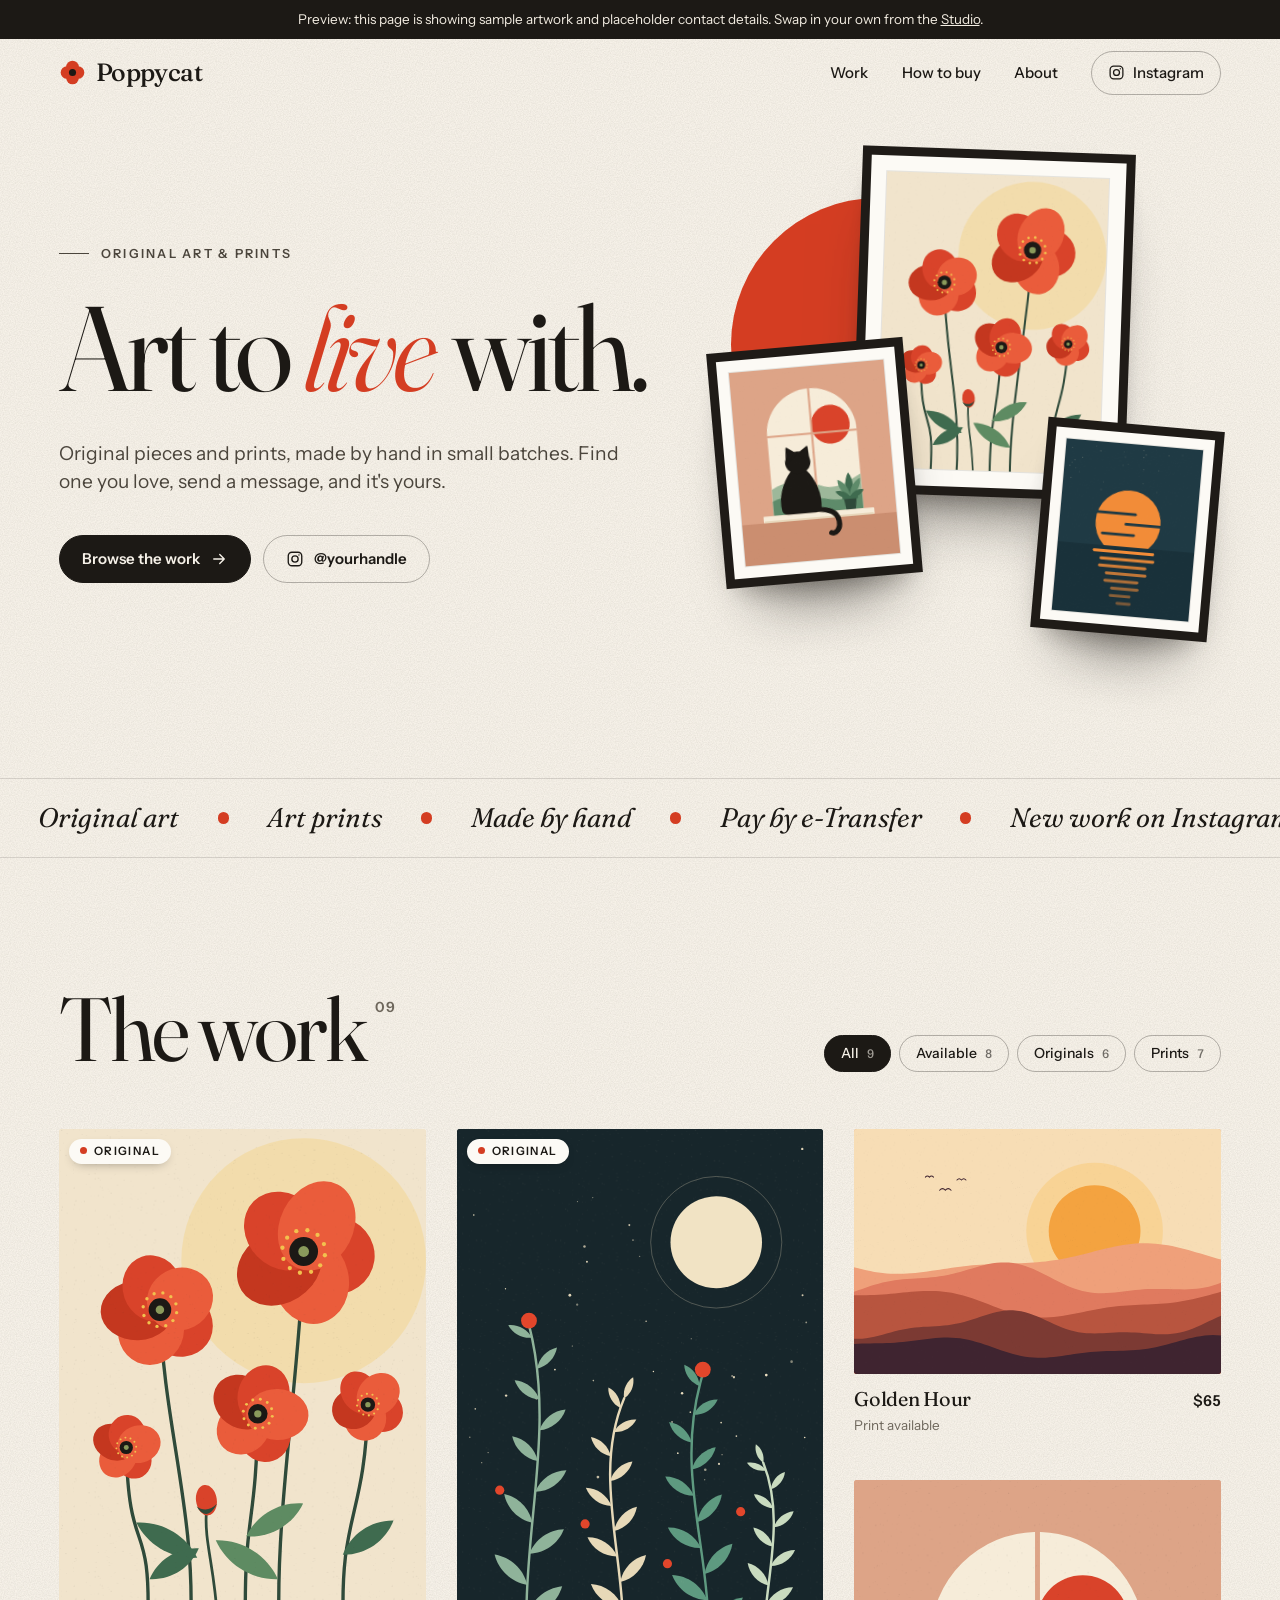
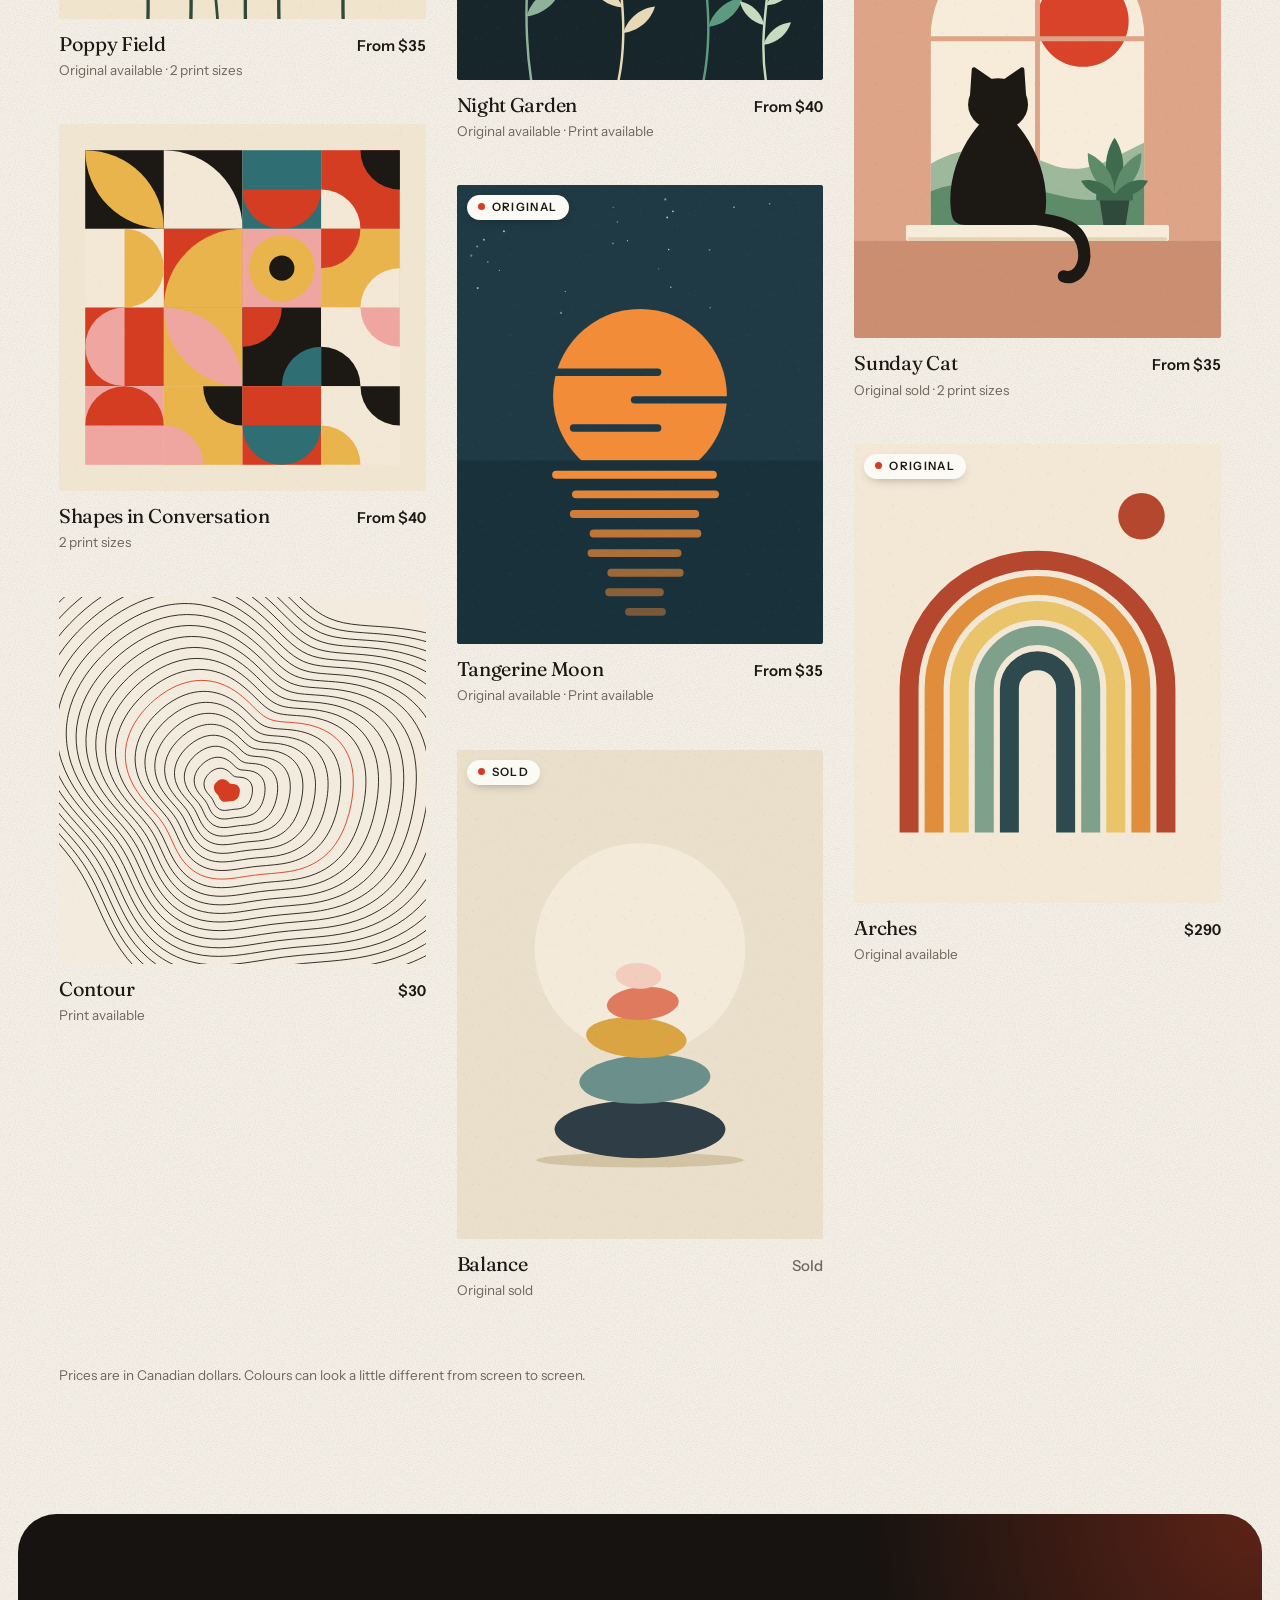
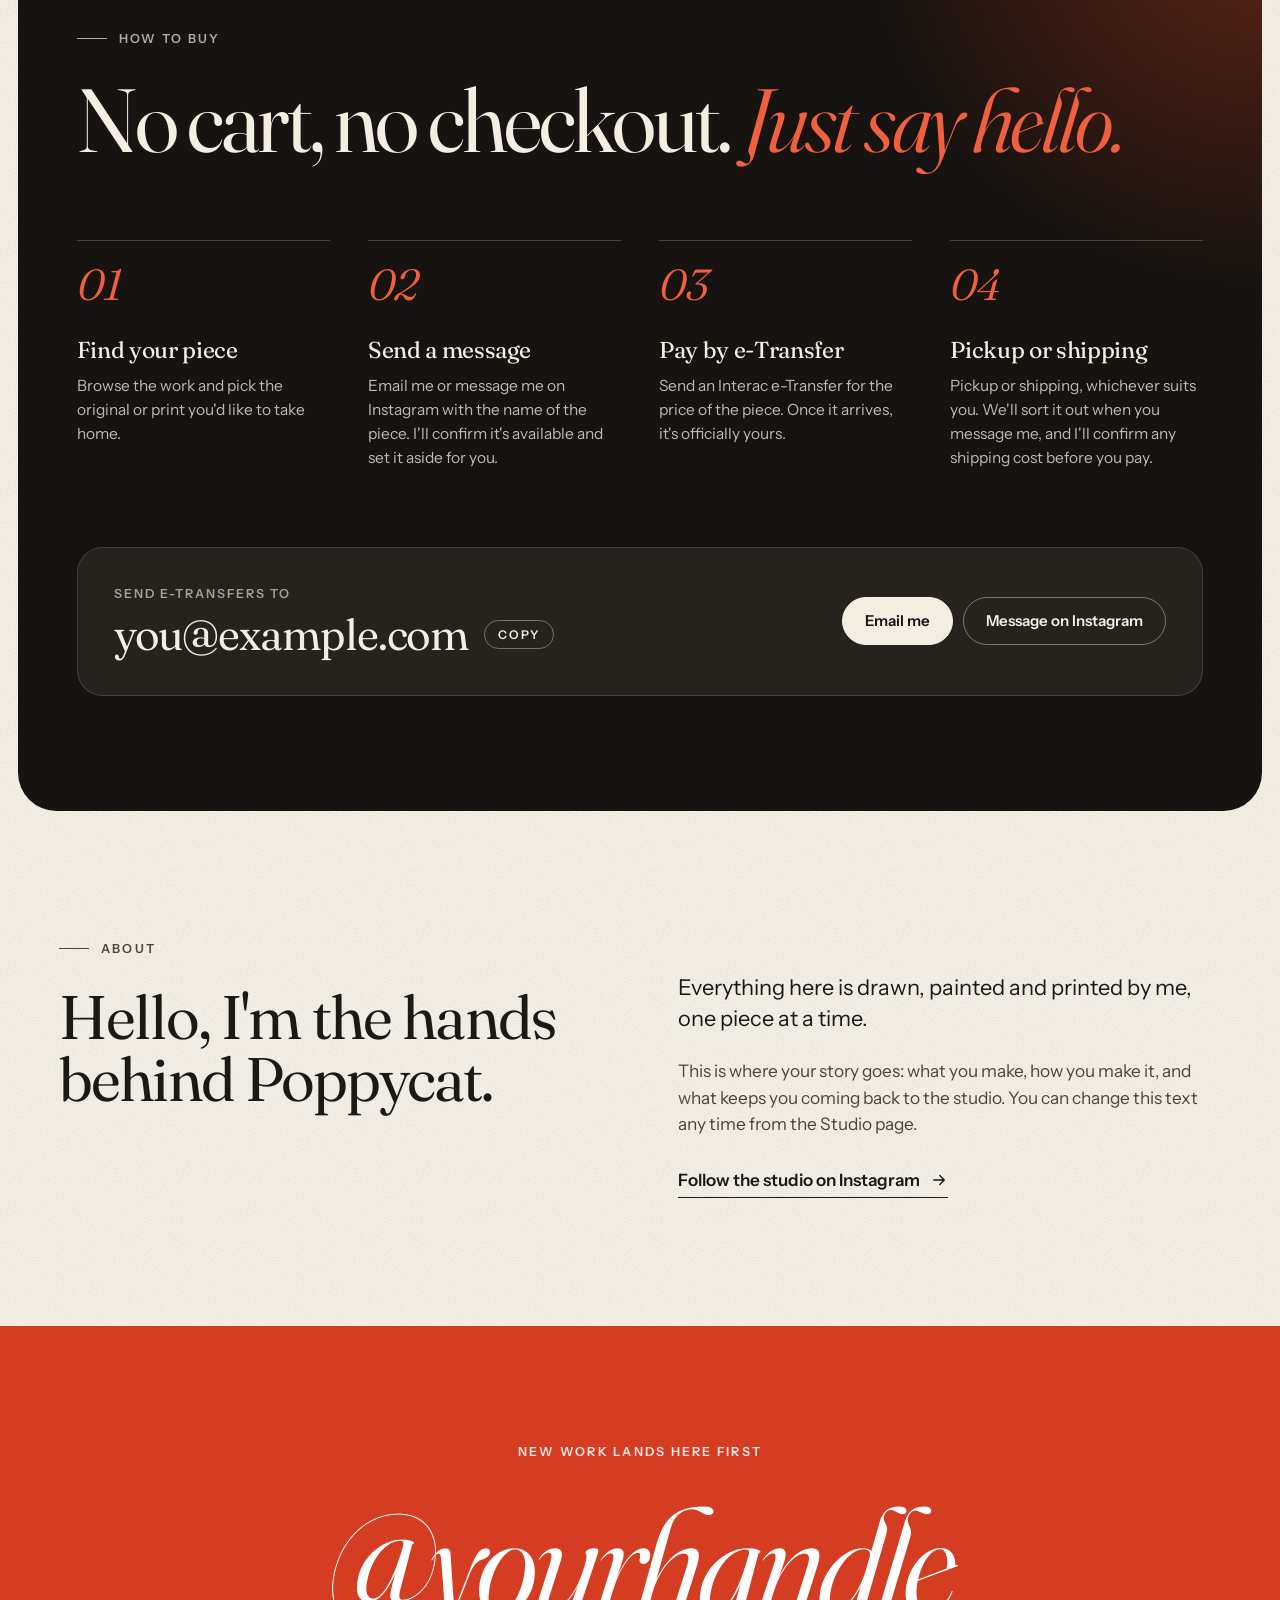
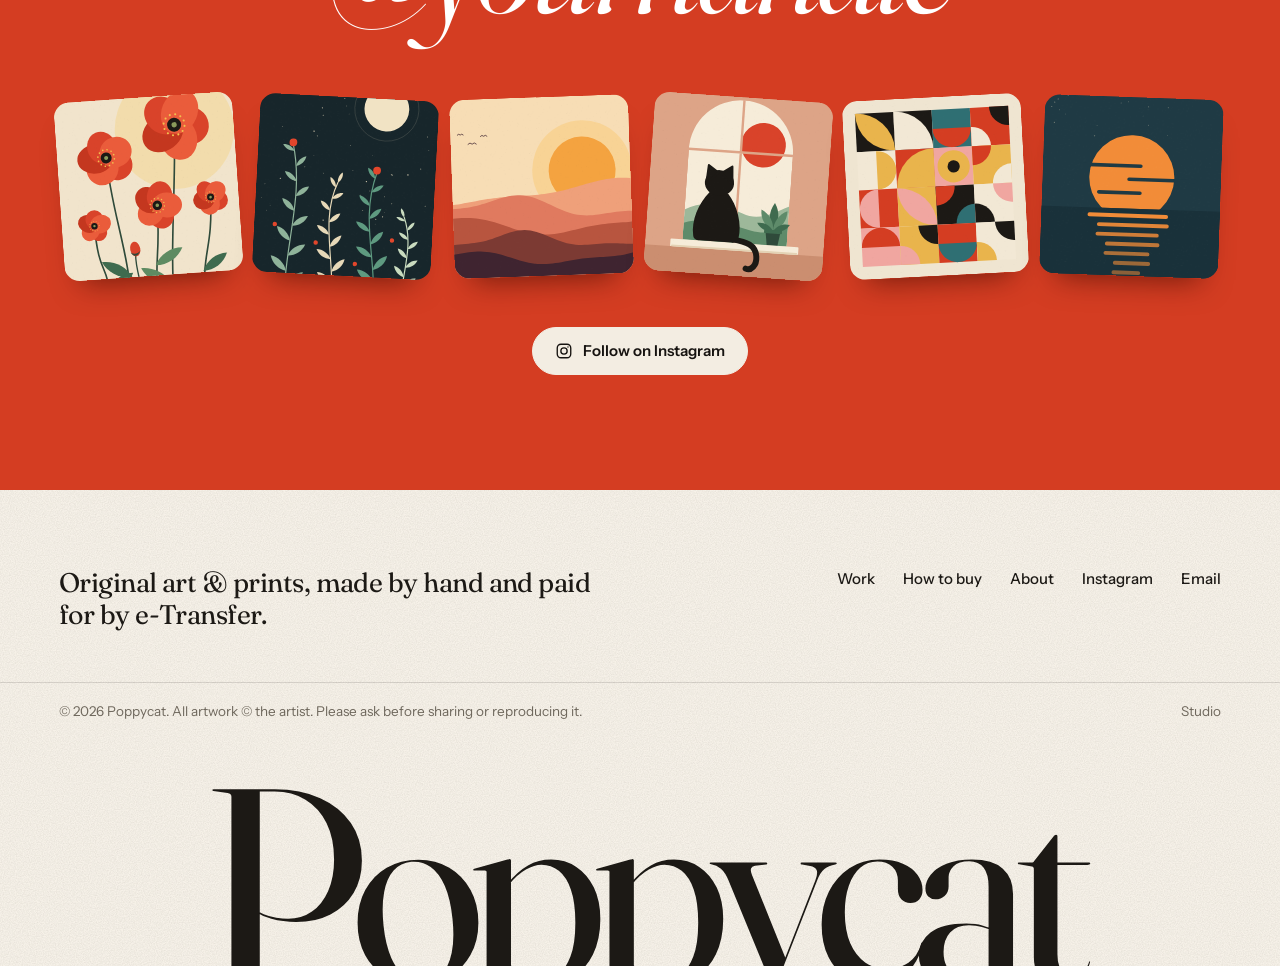
==== index.html @ 48aaad1a "Poppycat gallery site with Studio editor Co-Authored-By: Claude Opus 5.5 <noreply@anthropic.com>" ====
<!doctype html>
<html lang="en">
<head>
  <meta charset="utf-8">
  <meta name="viewport" content="width=device-width, initial-scale=1, viewport-fit=cover">
  <!-- meta:start -->
  <title>Poppycat — original art &amp; prints</title>
  <meta name="description" content="Original pieces and prints, made by hand in small batches. Find one you love, send a message, and it&#39;s yours.">
  <meta property="og:title" content="Poppycat — original art &amp; prints">
  <meta property="og:description" content="Original pieces and prints, made by hand in small batches. Find one you love, send a message, and it&#39;s yours.">
  <!-- meta:end -->
  <meta property="og:type" content="website">
  <meta name="theme-color" content="#F6F1E8">
  <link rel="icon" href="assets/favicon.svg" type="image/svg+xml">
  <link rel="preconnect" href="https://fonts.googleapis.com">
  <link rel="preconnect" href="https://fonts.gstatic.com" crossorigin>
  <link href="https://fonts.googleapis.com/css2?family=Fraunces:ital,opsz,wght@0,9..144,300..700;1,9..144,300..700&family=Instrument+Sans:wght@400;500;600&display=swap" rel="stylesheet">
  <link rel="stylesheet" href="assets/site.css">
  <script>document.documentElement.classList.add('js');setTimeout(function(){document.documentElement.classList.add('ready')},3000);</script>
</head>
<body>
  <a class="skip" href="#work">Skip to the artwork</a>
  <p class="notice" id="notice" hidden></p>

  <header class="site-header" id="header">
    <a class="brand" href="#top" aria-label="Back to the top">
      <svg class="mark" viewBox="0 0 32 32" aria-hidden="true"><g fill="currentColor"><circle cx="16" cy="9.5" r="7.5"/><circle cx="22.5" cy="16" r="7.5"/><circle cx="16" cy="22.5" r="7.5"/><circle cx="9.5" cy="16" r="7.5"/></g><circle cx="16" cy="16" r="4.2" fill="#1C1915"/></svg>
      <span data-bind="name">Poppycat</span>
    </a>
    <nav class="nav" aria-label="Main">
      <a href="#work">Work</a>
      <a href="#buy"><span class="long">How to buy</span><span class="short">Buy</span></a>
      <a href="#about">About</a>
      <a class="nav-ig" data-ig href="https://www.instagram.com/" target="_blank" rel="noopener" aria-label="Instagram">
        <svg viewBox="0 0 24 24" fill="none" stroke="currentColor" stroke-width="1.8" stroke-linecap="round" stroke-linejoin="round" aria-hidden="true"><rect x="3" y="3" width="18" height="18" rx="5"/><circle cx="12" cy="12" r="4.2"/><circle cx="17.3" cy="6.7" r=".9" fill="currentColor" stroke="none"/></svg>
        <span>Instagram</span>
      </a>
    </nav>
  </header>

  <main>
    <section class="hero">
      <div class="wrap hero-grid">
        <div class="hero-copy">
          <p class="eyebrow" id="eyebrow">Original art &amp; prints</p>
          <h1 id="tagline">Art to <em>live</em> with.</h1>
          <p class="lede" id="intro">Original pieces and prints, made by hand in small batches. Find one you love, send a message, and it's yours.</p>
          <div class="hero-cta">
            <a class="btn" href="#work">Browse the work
              <svg viewBox="0 0 24 24" fill="none" stroke="currentColor" stroke-width="1.8" stroke-linecap="round" stroke-linejoin="round" aria-hidden="true"><path d="M5 12h14M13 6l6 6-6 6"/></svg>
            </a>
            <a class="btn ghost" data-ig href="https://www.instagram.com/" target="_blank" rel="noopener">
              <svg viewBox="0 0 24 24" fill="none" stroke="currentColor" stroke-width="1.8" stroke-linecap="round" stroke-linejoin="round" aria-hidden="true"><rect x="3" y="3" width="18" height="18" rx="5"/><circle cx="12" cy="12" r="4.2"/><circle cx="17.3" cy="6.7" r=".9" fill="currentColor" stroke="none"/></svg>
              <span data-bind="handle">@yourhandle</span>
            </a>
          </div>
        </div>
        <div class="wall" id="wall" aria-label="Featured pieces"></div>
      </div>
    </section>

    <div class="ticker" aria-hidden="true"><div class="ticker-track" id="ticker"></div></div>

    <section class="section work" id="work">
      <div class="wrap">
        <div class="section-head">
          <h2 class="section-title">The work<sup id="workCount"></sup></h2>
          <div class="filters" id="filters" role="group" aria-label="Filter the artwork" hidden></div>
        </div>
        <div class="masonry" id="gallery" aria-live="polite"></div>
        <p class="work-note" id="workNote">Prices are in Canadian dollars. Colours can look a little different from screen to screen.</p>
      </div>
    </section>

    <section class="buy" id="buy">
      <div class="wrap">
        <div class="buy-head">
          <p class="eyebrow">How to buy</p>
          <h2 class="section-title">No cart, no checkout. <em>Just say hello.</em></h2>
        </div>
        <ol class="steps">
          <li class="step reveal"><h3>Find your piece</h3><p>Browse the work and pick the original or print you'd like to take home.</p></li>
          <li class="step reveal" style="--d:80ms"><h3>Send a message</h3><p>Email me or message me on Instagram with the name of the piece. I'll confirm it's available and set it aside for you.</p></li>
          <li class="step reveal" style="--d:160ms"><h3>Pay by e-Transfer</h3><p>Send an Interac e-Transfer for the price of the piece. Once it arrives, it's officially yours.</p></li>
          <li class="step reveal" style="--d:240ms"><h3>Pickup or shipping</h3><p id="shipNote">Pickup or shipping, whichever suits you. I'll confirm any shipping cost before you pay.</p></li>
        </ol>
        <div class="paybar reveal">
          <div>
            <p class="paybar-label">Send e-Transfers to</p>
            <button class="paybar-email" type="button" data-copy-email aria-label="Copy the e-Transfer email address"><span data-bind="payEmail">you@example.com</span><em>Copy</em></button>
          </div>
          <div class="paybar-actions">
            <a class="btn light" data-mail href="mailto:">Email me</a>
            <a class="btn outline-light" data-ig href="https://www.instagram.com/" target="_blank" rel="noopener">Message on Instagram</a>
          </div>
        </div>
      </div>
    </section>

    <section class="section about" id="about">
      <div class="wrap about-grid">
        <div class="about-photo reveal" id="aboutPhoto" hidden></div>
        <div class="about-lead reveal">
          <p class="eyebrow">About</p>
          <h2 class="about-heading" id="aboutHeading">Hello, I'm the hands behind Poppycat.</h2>
        </div>
        <div class="about-body reveal" style="--d:120ms">
          <div class="prose" id="aboutText"></div>
          <a class="link-arrow" data-ig href="https://www.instagram.com/" target="_blank" rel="noopener">Follow the studio on Instagram
            <svg viewBox="0 0 24 24" fill="none" stroke="currentColor" stroke-width="1.8" stroke-linecap="round" stroke-linejoin="round" aria-hidden="true"><path d="M5 12h14M13 6l6 6-6 6"/></svg>
          </a>
        </div>
      </div>
    </section>

    <section class="insta" id="instagram">
      <div class="wrap">
        <p class="eyebrow">New work lands here first</p>
        <a class="insta-handle" id="instaHandle" data-ig href="https://www.instagram.com/" target="_blank" rel="noopener"><span data-bind="handle">@yourhandle</span></a>
        <div class="insta-tiles" id="instaTiles"></div>
        <a class="btn light" data-ig href="https://www.instagram.com/" target="_blank" rel="noopener">
          <svg viewBox="0 0 24 24" fill="none" stroke="currentColor" stroke-width="1.8" stroke-linecap="round" stroke-linejoin="round" aria-hidden="true"><rect x="3" y="3" width="18" height="18" rx="5"/><circle cx="12" cy="12" r="4.2"/><circle cx="17.3" cy="6.7" r=".9" fill="currentColor" stroke="none"/></svg>
          Follow on Instagram
        </a>
      </div>
    </section>
  </main>

  <footer class="site-footer">
    <div class="wrap foot-top">
      <p class="foot-line">Original art &amp; prints, made by hand and paid for by e-Transfer.</p>
      <nav class="foot-nav" aria-label="Footer">
        <a href="#work">Work</a>
        <a href="#buy">How to buy</a>
        <a href="#about">About</a>
        <a data-ig href="https://www.instagram.com/" target="_blank" rel="noopener">Instagram</a>
        <a data-mail href="mailto:">Email</a>
      </nav>
    </div>
    <div class="wrap foot-bottom">
      <span>© <span id="year">2026</span> <span data-bind="name">Poppycat</span>. All artwork © the artist. Please ask before sharing or reproducing it.</span>
      <a href="admin/">Studio</a>
    </div>
    <div class="foot-word" id="footWord" aria-hidden="true"><span data-bind="name">Poppycat</span></div>
  </footer>

  <dialog class="viewer" id="viewer" aria-label="Artwork details"></dialog>

  <noscript><style>.js .hero-copy>*,.js .reveal,.js .card,.js .frame-in{opacity:1!important;transform:none!important}</style></noscript>
  <script src="assets/site.js" defer></script>
</body>
</html>
---- assets/site.css ----
/* ==========================================================================
   Poppycat — site styles
   Colours and fonts live in the :root block below; change them there.
   ========================================================================== */

:root {
  --paper: #F6F1E8;
  --paper-2: #EEE7DA;
  --paper-3: #E2D9C8;
  --card: #FCFAF5;
  --ink: #1C1915;
  --ink-2: #4B453C;
  --ink-3: #6E675C;
  --line: rgba(28, 25, 21, .14);
  --line-2: rgba(28, 25, 21, .3);
  --poppy: #D43D22;
  --poppy-deep: #B5321A;
  --poppy-bright: #F0603F;
  --night: #161310;
  --cream: #F3EDE2;

  --serif: "Fraunces", "Iowan Old Style", "Palatino Linotype", Palatino, Georgia, serif;
  --sans: "Instrument Sans", ui-sans-serif, system-ui, -apple-system, "Segoe UI", Roboto, sans-serif;

  --ease: cubic-bezier(.2, .7, .2, 1);
  --gutter: clamp(18px, 4.6vw, 72px);
  --header-h: 68px;
  --grain: url("data:image/svg+xml,%3Csvg xmlns='http://www.w3.org/2000/svg' width='240' height='240'%3E%3Cfilter id='n' x='0' y='0' width='100%25' height='100%25'%3E%3CfeTurbulence type='fractalNoise' baseFrequency='.85' numOctaves='2' stitchTiles='stitch'/%3E%3CfeColorMatrix values='0 0 0 0 .11 0 0 0 0 .1 0 0 0 0 .08 .9 0 0 0 -.28'/%3E%3C/filter%3E%3Crect width='240' height='240' filter='url(%23n)' opacity='.2'/%3E%3C/svg%3E");
}

/* ---------- Base ---------- */
*, *::before, *::after { box-sizing: border-box; }
html {
  -webkit-text-size-adjust: 100%;
  text-size-adjust: 100%;
  scroll-behavior: smooth;
  scroll-padding-top: calc(var(--header-h) + 8px);
}
html:has(dialog[open]) { overflow: hidden; }
body {
  margin: 0;
  min-height: 100vh;
  background-color: var(--paper);
  background-image: var(--grain);
  color: var(--ink);
  font-family: var(--sans);
  font-size: 17px;
  line-height: 1.55;
  -webkit-font-smoothing: antialiased;
  -moz-osx-font-smoothing: grayscale;
  overflow-x: hidden;
  overflow-x: clip;
}
img { display: block; max-width: 100%; }
a { color: inherit; }
button { font: inherit; color: inherit; cursor: pointer; }
h1, h2, h3, h4, p { margin-top: 0; }
::selection { background: var(--poppy); color: #fff; }
:focus-visible { outline: 2px solid var(--poppy); outline-offset: 3px; border-radius: 4px; }
[hidden] { display: none !important; }

.wrap { width: min(1400px, 100%); margin-inline: auto; padding-inline: var(--gutter); }
.skip {
  position: absolute; left: 12px; top: -60px; z-index: 100;
  background: var(--ink); color: var(--paper); padding: 10px 16px; border-radius: 10px;
  transition: top .2s;
}
.skip:focus { top: 12px; }

.eyebrow {
  display: flex; align-items: center; gap: 12px; margin: 0;
  font-size: 12.5px; font-weight: 600; letter-spacing: .18em; text-transform: uppercase;
  color: var(--ink-2);
}
.eyebrow::before { content: ""; width: 30px; height: 1px; background: currentColor; flex: none; }

/* ---------- Buttons ---------- */
.btn {
  display: inline-flex; align-items: center; justify-content: center; gap: 10px;
  padding: 14px 22px; border-radius: 999px;
  border: 1px solid var(--ink); background: var(--ink); color: var(--paper);
  font-size: 15px; font-weight: 600; line-height: 1.2; text-decoration: none; white-space: nowrap;
  transition: transform .3s var(--ease), background-color .25s, color .25s, border-color .25s, box-shadow .3s;
}
.btn svg { width: 18px; height: 18px; flex: none; transition: transform .3s var(--ease); }
.btn:hover { transform: translateY(-2px); box-shadow: 0 12px 24px -14px rgba(28, 25, 21, .7); }
.btn:hover svg:last-child { transform: translateX(3px); }
.btn:active { transform: translateY(0); }
.btn.ghost { background: transparent; color: var(--ink); border-color: var(--line-2); }
.btn.ghost:hover { background: var(--ink); color: var(--paper); border-color: var(--ink); }
.btn.poppy { background: var(--poppy); border-color: var(--poppy); color: #fff; }
.btn.poppy:hover { background: var(--poppy-deep); border-color: var(--poppy-deep); }
.btn.light { background: var(--cream); border-color: var(--cream); color: var(--night); }
.btn.outline-light { background: transparent; border-color: rgba(243, 237, 226, .4); color: var(--cream); }
.btn.outline-light:hover { background: var(--cream); color: var(--night); border-color: var(--cream); }
.btn.sm { padding: 10px 16px; font-size: 14px; }
.btn.wide { width: 100%; padding-block: 17px; font-size: 16px; }

.link-arrow {
  display: inline-flex; align-items: center; gap: 10px; margin-top: 10px;
  font-weight: 600; text-decoration: none; padding-bottom: 4px;
  border-bottom: 1.5px solid var(--ink);
}
.link-arrow svg { width: 18px; height: 18px; transition: transform .3s var(--ease); }
.link-arrow:hover svg { transform: translateX(4px); }

/* ---------- Setup notice ---------- */
.notice {
  margin: 0; padding: 9px var(--gutter);
  background: var(--ink); color: var(--cream);
  font-size: 13.5px; text-align: center;
}

/* ---------- Header ---------- */
.site-header {
  position: sticky; top: 0; z-index: 40;
  height: var(--header-h);
  display: flex; align-items: center; justify-content: space-between; gap: 16px;
  padding-inline: var(--gutter);
  transition: background-color .35s, box-shadow .35s;
}
.site-header.is-stuck {
  background: rgba(246, 241, 232, .84);
  -webkit-backdrop-filter: saturate(1.5) blur(16px);
  backdrop-filter: saturate(1.5) blur(16px);
  box-shadow: 0 1px 0 var(--line);
}
.brand {
  display: inline-flex; align-items: center; gap: 10px; text-decoration: none;
  font-family: var(--serif); font-size: 25px; font-weight: 500; letter-spacing: -.025em; line-height: 1;
}
.brand .mark { width: 27px; height: 27px; color: var(--poppy); flex: none; transition: transform .9s var(--ease); }
.brand:hover .mark { transform: rotate(90deg); }
.nav { display: flex; align-items: center; gap: clamp(14px, 2.6vw, 36px); font-size: 15px; font-weight: 500; }
.nav a { position: relative; text-decoration: none; padding: 6px 0; white-space: nowrap; }
.nav a:not(.nav-ig)::after {
  content: ""; position: absolute; left: 0; right: 0; bottom: 1px; height: 1.5px; background: currentColor;
  transform: scaleX(0); transform-origin: right; transition: transform .4s var(--ease);
}
.nav a:not(.nav-ig):hover::after { transform: scaleX(1); transform-origin: left; }
.nav .short { display: none; }
.nav-ig {
  display: inline-flex; align-items: center; gap: 8px;
  padding: 9px 16px !important; border: 1px solid var(--line-2); border-radius: 999px;
  transition: background-color .25s, color .25s, border-color .25s;
}
.nav-ig svg { width: 17px; height: 17px; }
.nav-ig:hover { background: var(--ink); color: var(--paper); border-color: var(--ink); }

/* ---------- Hero ---------- */
.hero { padding: clamp(20px, 3.4vw, 52px) 0 clamp(56px, 8vw, 120px); }
.hero-grid {
  display: grid; grid-template-columns: minmax(0, 1.08fr) minmax(0, .92fr);
  gap: clamp(28px, 5vw, 88px); align-items: center;
}
.hero.no-art .hero-grid { grid-template-columns: 1fr; }
.hero h1 {
  font-family: var(--serif); font-weight: 380;
  font-size: clamp(56px, 9.4vw, 148px); line-height: .9; letter-spacing: -.04em;
  margin: .26em 0 .3em;
}
.hero h1 em { font-style: italic; font-weight: 340; color: var(--poppy); padding-right: .04em; }
.lede { font-size: clamp(17px, 1.5vw, 21px); line-height: 1.5; max-width: 33em; color: var(--ink-2); margin: 0; }
.hero-cta { display: flex; flex-wrap: wrap; gap: 12px; margin-top: clamp(26px, 3vw, 42px); }

.wall { position: relative; width: 100%; max-width: 620px; aspect-ratio: 1 / 1.04; margin-inline: auto; --px: 0; --py: 0; }
.wall-sun {
  position: absolute; left: 3%; top: 9%; width: 58%; aspect-ratio: 1; border-radius: 50%;
  background: var(--poppy);
  transform: translate3d(calc(var(--px) * -6px), calc(var(--py) * -6px), 0);
  transition: transform .6s var(--ease);
}
.frame {
  position: absolute; display: block; text-decoration: none;
  transform: translate3d(calc(var(--px) * var(--depth, 10) * 1px), calc(var(--py) * var(--depth, 10) * 1px), 0) rotate(var(--tilt, 0deg));
  transition: transform .6s var(--ease);
}
.frame-in {
  display: block; background: #FCFAF5; padding: 6%;
  border: clamp(5px, .75vw, 10px) solid #1F1B17;
  box-shadow: 0 46px 60px -34px rgba(28, 25, 21, .6), 0 16px 26px -16px rgba(28, 25, 21, .4);
  transition: transform .5s var(--ease);
}
.frame:hover .frame-in { transform: translateY(-6px) scale(1.015); }
.frame img { width: 100%; height: auto; box-shadow: 0 0 0 1px rgba(28, 25, 21, .1); }
.f1 { width: 54%; left: 28%; top: 0; --tilt: 2deg; --depth: 8; --i: 0; z-index: 2; }
.f2 { width: 39%; left: 0; top: 37%; --tilt: -5deg; --depth: 16; --i: 1; z-index: 3; }
.f3 { width: 35%; left: 64%; top: 52%; --tilt: 5deg; --depth: 22; --i: 2; z-index: 4; }
.wall[data-count="1"] .f1 { width: 64%; left: 18%; top: 4%; }

/* entrance */
.js .hero-copy > * { opacity: 0; }
.ready .hero-copy > * { animation: rise 1s var(--ease) both; }
.ready .hero-copy > :nth-child(2) { animation-delay: .08s; }
.ready .hero-copy > :nth-child(3) { animation-delay: .18s; }
.ready .hero-copy > :nth-child(4) { animation-delay: .28s; }
.js .frame-in, .js .wall-sun { opacity: 0; }
.ready .frame-in { animation: hang 1.2s var(--ease) both; animation-delay: calc(.2s + var(--i, 0) * .13s); }
.ready .wall-sun { animation: bloom 1.2s var(--ease) .1s both; }
@keyframes rise { from { opacity: 0; transform: translateY(26px); } to { opacity: 1; transform: none; } }
@keyframes hang { from { opacity: 0; transform: translateY(46px) rotate(3deg); } to { opacity: 1; transform: none; } }
@keyframes bloom { from { opacity: 0; scale: .7; } to { opacity: 1; scale: 1; } }

/* ---------- Ticker ---------- */
.ticker { overflow: hidden; border-block: 1px solid var(--line); padding: clamp(12px, 1.4vw, 18px) 0; user-select: none; }
.ticker-track { display: flex; width: max-content; animation: ticker 60s linear infinite; }
.ticker-run { display: flex; flex: none; }
.ticker-run span {
  display: inline-flex; align-items: center; white-space: nowrap;
  font-family: var(--serif); font-style: italic; font-weight: 380; font-size: clamp(19px, 2.1vw, 28px);
  padding-left: clamp(22px, 3vw, 44px);
}
.ticker-run span::after {
  content: ""; width: .42em; height: .42em; border-radius: 50%; background: var(--poppy);
  margin-left: clamp(22px, 3vw, 44px);
}
@keyframes ticker { to { transform: translateX(-50%); } }

/* ---------- Sections ---------- */
.section { padding-block: clamp(72px, 10vw, 150px); }
.section-head {
  display: flex; flex-wrap: wrap; align-items: flex-end; justify-content: space-between;
  gap: 20px 32px; margin-bottom: clamp(28px, 4.5vw, 64px);
}
.section-title {
  font-family: var(--serif); font-weight: 380;
  font-size: clamp(44px, 7vw, 108px); line-height: .96; letter-spacing: -.035em; margin: 0;
}
.section-title em { font-style: italic; font-weight: 340; color: var(--poppy); }
.section-title sup {
  font-family: var(--sans); font-size: clamp(13px, 1.1vw, 16px); font-weight: 600; letter-spacing: .08em;
  color: var(--ink-3); margin-left: .7em; vertical-align: top; position: relative; top: 1em; line-height: 1;
}

/* ---------- Gallery ---------- */
.filters { display: flex; flex-wrap: wrap; gap: 8px; }
.chip {
  padding: 9px 16px; border-radius: 999px; border: 1px solid var(--line-2); background: transparent;
  font-size: 14px; font-weight: 500; line-height: 1.2;
  transition: background-color .25s, color .25s, border-color .25s;
}
.chip span { margin-left: 8px; font-size: 12px; opacity: .6; font-variant-numeric: tabular-nums; }
.chip:hover { border-color: var(--ink); }
.chip[aria-pressed="true"] { background: var(--ink); color: var(--paper); border-color: var(--ink); }

.masonry { display: flex; align-items: flex-start; gap: clamp(14px, 2.4vw, 40px); min-height: 40vh; }
.masonry.is-empty { min-height: 0; }
.masonry-col { flex: 1 1 0; min-width: 0; display: flex; flex-direction: column; gap: clamp(26px, 3.4vw, 56px); }
.card { position: relative; }
.js .card { opacity: 0; transform: translateY(26px); transition: opacity .9s var(--ease), transform .9s var(--ease); transition-delay: var(--d, 0ms); }
.js .card.in { opacity: 1; transform: none; }
.card-media { position: relative; display: block; overflow: hidden; border-radius: 3px; background: var(--paper-2); }
.card-media img { width: 100%; height: 100%; object-fit: cover; opacity: 0; transition: transform 1.2s var(--ease), opacity .7s; }
.card-media img.is-loaded { opacity: 1; }
.card-cap { display: flex; align-items: baseline; justify-content: space-between; gap: 6px 14px; padding-top: 14px; }
.card-cap h3 {
  font-family: var(--serif); font-weight: 420; font-size: clamp(18px, 1.55vw, 23px); line-height: 1.15;
  letter-spacing: -.015em; margin: 0;
}
.card-cap h3 a { text-decoration: none; }
.card-cap h3 a::after { content: ""; position: absolute; inset: 0; }
.card-price { font-size: 15px; font-weight: 600; white-space: nowrap; font-variant-numeric: tabular-nums; }
.card.is-sold .card-price { color: var(--ink-3); font-weight: 500; }
.card-kind { margin: 3px 0 0; font-size: 13.5px; color: var(--ink-3); }
.tag {
  position: absolute; left: 10px; top: 10px; padding: 5px 11px; border-radius: 999px;
  background: var(--card); color: var(--ink);
  font-size: 11.5px; font-weight: 600; letter-spacing: .12em; text-transform: uppercase; line-height: 1.3;
  box-shadow: 0 4px 12px -6px rgba(0, 0, 0, .45);
}
.tag::before { content: ""; display: inline-block; width: 7px; height: 7px; border-radius: 50%; background: var(--poppy); margin-right: 7px; vertical-align: 1px; }
.peek {
  position: absolute; left: 12px; bottom: 12px; display: inline-flex; align-items: center; gap: 8px;
  padding: 9px 14px; border-radius: 999px; background: var(--card); color: var(--ink);
  font-size: 13.5px; font-weight: 600; line-height: 1.2;
  opacity: 0; transform: translateY(8px); transition: opacity .35s, transform .35s var(--ease);
  box-shadow: 0 8px 18px -10px rgba(0, 0, 0, .5);
}
.peek svg { width: 16px; height: 16px; }
@media (hover: hover) {
  .card:hover .card-media img { transform: scale(1.045); }
  .card:hover .peek { opacity: 1; transform: none; }
}
.empty { font-family: var(--serif); font-size: clamp(22px, 2.4vw, 32px); line-height: 1.3; max-width: 26em; margin: 0; }
.work-note { margin: clamp(36px, 5vw, 64px) 0 0; font-size: 13.5px; color: var(--ink-3); }

/* ---------- How to buy ---------- */
.buy {
  position: relative; overflow: hidden;
  margin-inline: clamp(8px, 1.4vw, 22px); border-radius: clamp(22px, 3vw, 44px);
  padding-block: clamp(64px, 9vw, 130px);
  background: var(--night); color: var(--cream);
}
.buy::before {
  content: ""; position: absolute; inset: 0; pointer-events: none;
  background: radial-gradient(46% 60% at 100% 0%, rgba(212, 61, 34, .38), transparent 70%);
}
.buy > .wrap { position: relative; }
.buy .eyebrow { color: rgba(243, 237, 226, .7); }
.buy .section-title { margin-top: .32em; max-width: 12.5em; }
.buy .section-title em { color: var(--poppy-bright); }
.buy-head { margin-bottom: clamp(40px, 6vw, 88px); }
.steps {
  list-style: none; margin: 0; padding: 0; counter-reset: step;
  display: grid; grid-template-columns: repeat(4, minmax(0, 1fr)); gap: clamp(26px, 3vw, 48px);
}
.step { counter-increment: step; border-top: 1px solid rgba(243, 237, 226, .22); padding-top: 22px; }
.step::before {
  content: "0" counter(step); display: block;
  font-family: var(--serif); font-style: italic; font-weight: 340; font-size: clamp(36px, 3.4vw, 54px); line-height: 1;
  color: var(--poppy-bright); margin-bottom: clamp(18px, 2.4vw, 38px);
}
.step h3 { font-family: var(--serif); font-weight: 420; font-size: clamp(21px, 1.8vw, 27px); letter-spacing: -.015em; line-height: 1.15; margin: 0 0 10px; }
.step p { margin: 0; font-size: 15.5px; color: rgba(243, 237, 226, .76); }
.paybar {
  margin-top: clamp(40px, 6vw, 84px); padding: clamp(20px, 2.8vw, 38px);
  display: flex; flex-wrap: wrap; align-items: center; justify-content: space-between; gap: 24px;
  border-radius: clamp(16px, 2vw, 28px); background: rgba(243, 237, 226, .07); border: 1px solid rgba(243, 237, 226, .14);
}
.paybar-label { margin: 0 0 8px; font-size: 12.5px; font-weight: 600; letter-spacing: .16em; text-transform: uppercase; color: rgba(243, 237, 226, .62); }
.paybar-email {
  display: inline-flex; flex-wrap: wrap; align-items: center; gap: 8px 16px;
  background: none; border: 0; padding: 0; text-align: left; overflow-wrap: anywhere;
  font-family: var(--serif); font-weight: 380; font-size: clamp(24px, 3.4vw, 48px); line-height: 1.1; letter-spacing: -.025em;
}
.paybar-email em {
  font-family: var(--sans); font-style: normal; font-size: 12px; font-weight: 600; letter-spacing: .14em; text-transform: uppercase;
  padding: 7px 13px; border-radius: 999px; border: 1px solid rgba(243, 237, 226, .38);
  transition: background-color .25s, color .25s;
}
.paybar-email:hover em { background: var(--cream); color: var(--night); }
.paybar-actions { display: flex; flex-wrap: wrap; gap: 10px; }

/* ---------- About ---------- */
.about-grid { display: grid; grid-template-columns: minmax(0, 1fr) minmax(0, 1fr); gap: clamp(28px, 6vw, 110px); align-items: start; }
.about-heading { font-family: var(--serif); font-weight: 380; font-size: clamp(36px, 4.8vw, 72px); line-height: 1.02; letter-spacing: -.03em; margin: .45em 0 0; }
.about-body { padding-top: clamp(0px, 2.6vw, 40px); }
.prose p { margin: 0 0 1.1em; font-size: clamp(17px, 1.35vw, 20px); color: var(--ink-2); }
.prose p:first-child { font-size: clamp(20px, 1.7vw, 25px); line-height: 1.42; color: var(--ink); }
.about-photo img { width: 100%; aspect-ratio: 4 / 5; object-fit: cover; border-radius: clamp(14px, 2vw, 28px); }
.about.has-photo .about-grid { grid-template-columns: minmax(0, .8fr) minmax(0, 1.2fr); grid-template-areas: "photo lead" "photo body"; row-gap: 0; }
.about.has-photo .about-photo { grid-area: photo; }
.about.has-photo .about-lead { grid-area: lead; }
.about.has-photo .about-body { grid-area: body; }

/* ---------- Instagram ---------- */
.insta { background: var(--poppy); color: #fff; text-align: center; padding-block: clamp(64px, 9vw, 130px); overflow: hidden; }
.insta .eyebrow { justify-content: center; color: rgba(255, 255, 255, .9); }
.insta .eyebrow::before { display: none; }
.insta-handle {
  display: block; margin: .16em 0 .42em; text-decoration: none; overflow-wrap: anywhere;
  font-family: var(--serif); font-style: italic; font-weight: 340; line-height: 1.02; letter-spacing: -.04em;
  font-size: clamp(40px, min(11.5vw, calc(165vw / var(--chars, 11))), 172px);
}
.insta-handle span { background: linear-gradient(currentColor, currentColor) 0 92% / 0 2px no-repeat; transition: background-size .6s var(--ease); }
.insta-handle:hover span { background-size: 100% 2px; }
.insta-tiles { display: flex; justify-content: center; gap: clamp(8px, 1.4vw, 20px); margin-bottom: clamp(32px, 4vw, 56px); }
.tile {
  position: relative; flex: 1 1 0; max-width: 190px; aspect-ratio: 1; overflow: hidden;
  border-radius: clamp(8px, 1.2vw, 16px); transform: rotate(var(--r, 0deg));
  box-shadow: 0 20px 30px -18px rgba(70, 12, 0, .7); transition: transform .5s var(--ease);
}
.tile img { width: 100%; height: 100%; object-fit: cover; }
.tile::after { content: ""; position: absolute; inset: 0; background: rgba(28, 25, 21, .5); opacity: 0; transition: opacity .3s; }
.tile svg { position: absolute; inset: 0; margin: auto; width: 30%; height: 30%; color: #fff; opacity: 0; z-index: 1; transition: opacity .3s; }
.tile:hover { transform: rotate(0deg) scale(1.07); z-index: 2; }
.tile:hover::after, .tile:hover svg { opacity: 1; }

/* ---------- Footer ---------- */
.site-footer { padding-top: clamp(48px, 6vw, 90px); overflow: hidden; }
.foot-top { display: flex; flex-wrap: wrap; align-items: flex-start; justify-content: space-between; gap: 24px 40px; }
.foot-line { font-family: var(--serif); font-size: clamp(21px, 2.1vw, 30px); line-height: 1.2; letter-spacing: -.02em; max-width: 20em; margin: 0; }
.foot-nav { display: flex; flex-wrap: wrap; gap: 10px 28px; font-size: 15px; font-weight: 500; }
.foot-nav a { text-decoration: none; }
.foot-nav a:hover { text-decoration: underline; text-underline-offset: 5px; }
.foot-bottom {
  display: flex; flex-wrap: wrap; justify-content: space-between; gap: 10px 24px;
  margin-top: clamp(32px, 4vw, 56px); padding-top: 18px; border-top: 1px solid var(--line);
  font-size: 13.5px; color: var(--ink-3);
}
.foot-bottom a { text-decoration: none; }
.foot-bottom a:hover { color: var(--ink); text-decoration: underline; text-underline-offset: 4px; }
.foot-word {
  font-family: var(--serif); font-weight: 400; letter-spacing: -.055em; line-height: .8; text-align: center; white-space: nowrap;
  font-size: min(calc(172vw / var(--chars, 8)), 400px);
  margin-top: clamp(28px, 4vw, 60px); margin-bottom: -.1em; user-select: none;
}

/* ---------- Scroll reveal ---------- */
.js .reveal { opacity: 0; transform: translateY(24px); transition: opacity .9s var(--ease), transform .9s var(--ease); transition-delay: var(--d, 0ms); }
.js .reveal.in { opacity: 1; transform: none; }

/* ---------- Artwork viewer ---------- */
.viewer {
  position: fixed; inset: 0; width: 100%; height: 100%; max-width: none; max-height: none;
  margin: 0; padding: 0; border: 0; overflow: hidden;
  background: var(--night); color: var(--ink);
  opacity: 0; transition: opacity .35s var(--ease);
}
.viewer.is-open { opacity: 1; }
.viewer::backdrop { background: var(--night); }
.viewer-grid { display: grid; grid-template-columns: minmax(0, 1.45fr) minmax(380px, .85fr); height: 100%; }
.stage { position: relative; min-height: 0; overflow: hidden; background: var(--night); }
@supports (background: color-mix(in srgb, red 10%, blue)) {
  .stage { background: radial-gradient(78% 68% at 50% 45%, color-mix(in srgb, var(--tone, #3a332b) 30%, var(--night)), var(--night) 100%); }
}
.stage-img { position: absolute; inset: clamp(56px, 5vw, 80px) clamp(64px, 6vw, 96px); display: grid; place-items: center; }
.stage.has-thumbs .stage-img { bottom: 112px; }
.stage-img img {
  max-width: 100%; max-height: 100%; width: auto; height: auto; object-fit: contain;
  box-shadow: 0 50px 90px -40px rgba(0, 0, 0, .95), 0 0 0 1px rgba(255, 255, 255, .05);
  transition: transform .5s var(--ease), opacity .35s;
}
.stage-img img.is-swapping { opacity: 0; }
@media (hover: hover) and (pointer: fine) {
  .stage-img img { cursor: zoom-in; }
  .stage-img img.is-zoomed { transform: scale(2.4); cursor: zoom-out; transition: transform .5s var(--ease); }
}
.v-nav {
  position: absolute; top: 50%; margin-top: -24px; width: 48px; height: 48px; border-radius: 50%;
  display: grid; place-items: center; z-index: 2;
  border: 1px solid rgba(243, 237, 226, .25); background: rgba(22, 19, 16, .55); color: var(--cream);
  -webkit-backdrop-filter: blur(8px); backdrop-filter: blur(8px);
  transition: background-color .25s, color .25s, border-color .25s;
}
.v-nav svg { width: 20px; height: 20px; }
.v-nav:hover { background: var(--cream); color: var(--night); border-color: var(--cream); }
.v-prev { left: clamp(8px, 1.4vw, 22px); }
.v-next { right: clamp(8px, 1.4vw, 22px); }
.v-count {
  position: absolute; left: clamp(18px, 2.2vw, 30px); top: clamp(20px, 2.2vw, 30px);
  font-size: 12.5px; font-weight: 600; letter-spacing: .16em; color: rgba(243, 237, 226, .62); font-variant-numeric: tabular-nums;
}
.thumbs { position: absolute; left: 0; right: 0; bottom: 24px; display: flex; justify-content: center; gap: 8px; padding-inline: 16px; z-index: 2; }
.thumb { width: 56px; height: 56px; padding: 0; border-radius: 8px; overflow: hidden; border: 2px solid transparent; background: none; opacity: .6; transition: opacity .25s, border-color .25s; }
.thumb img { width: 100%; height: 100%; object-fit: cover; }
.thumb:hover { opacity: 1; }
.thumb[aria-current="true"] { opacity: 1; border-color: var(--cream); }

.panel {
  position: relative; overflow-y: auto; overscroll-behavior: contain;
  background-color: var(--paper); background-image: var(--grain);
  padding: clamp(76px, 6.4vw, 104px) clamp(22px, 3.4vw, 56px) clamp(32px, 4vw, 56px);
}
.v-title { font-family: var(--serif); font-weight: 380; font-size: clamp(38px, 4.1vw, 66px); line-height: .98; letter-spacing: -.035em; margin: .32em 0 .55em; }
.facts { display: grid; grid-template-columns: repeat(auto-fit, minmax(118px, 1fr)); gap: 0 18px; margin: 0 0 24px; border-block: 1px solid var(--line); }
.facts div { padding: 14px 0; }
.facts dt { font-size: 11.5px; font-weight: 600; letter-spacing: .16em; text-transform: uppercase; color: var(--ink-3); margin-bottom: 3px; }
.facts dd { margin: 0; font-size: 15.5px; }
.desc p { margin: 0 0 1em; color: var(--ink-2); }
.sample-note { display: inline-block; margin: 0 0 6px; padding: 6px 12px; border-radius: 999px; background: var(--paper-3); font-size: 12.5px; font-weight: 500; color: var(--ink-2); }
.nfs { margin: 22px 0 0; padding: 16px 18px; border-radius: 14px; background: var(--paper-2); color: var(--ink-2); }

.opts { border: 0; padding: 0; margin: 26px 0 18px; min-width: 0; display: grid; gap: 8px; }
.opts legend { padding: 0; margin-bottom: 10px; font-size: 11.5px; font-weight: 600; letter-spacing: .16em; text-transform: uppercase; color: var(--ink-3); }
.opt {
  position: relative; display: flex; align-items: center; gap: 12px; padding: 14px 16px;
  border: 1px solid var(--line-2); border-radius: 14px; cursor: pointer;
  transition: border-color .2s, background-color .2s, box-shadow .2s;
}
.opt input { position: absolute; opacity: 0; pointer-events: none; }
.opt-dot { width: 18px; height: 18px; flex: none; border-radius: 50%; border: 1.5px solid var(--line-2); display: grid; place-items: center; transition: border-color .2s; }
.opt-dot::after { content: ""; width: 8px; height: 8px; border-radius: 50%; background: var(--poppy); transform: scale(0); transition: transform .3s var(--ease); }
.opt-name { flex: 1; font-weight: 500; }
.opt-price { font-weight: 600; font-variant-numeric: tabular-nums; }
.opt:hover { border-color: var(--ink); }
.opt:has(input:checked) { border-color: var(--ink); background: var(--card); box-shadow: 0 0 0 1px var(--ink); }
.opt:has(input:checked) .opt-dot { border-color: var(--ink); }
.opt:has(input:checked) .opt-dot::after { transform: scale(1); }
.opt:has(input:focus-visible) { outline: 2px solid var(--poppy); outline-offset: 3px; }
.opt.is-sold { cursor: default; color: var(--ink-3); border-style: dashed; border-color: var(--line-2); }
.opt.is-sold .opt-name { text-decoration: line-through; text-decoration-thickness: 1px; }
.opt.is-sold .opt-price { font-weight: 500; }

.request { margin-top: 14px; padding: clamp(18px, 2vw, 26px); border-radius: 18px; background: var(--paper-2); animation: rise .5s var(--ease) both; }
.request ol { list-style: none; margin: 0; padding: 0; counter-reset: req; display: grid; gap: 24px; }
.request li { counter-increment: req; position: relative; padding-left: 44px; min-width: 0; }
.request li::before {
  content: counter(req); position: absolute; left: 0; top: -3px; width: 30px; height: 30px; border-radius: 50%;
  display: grid; place-items: center; background: var(--ink); color: var(--paper); font-size: 13.5px; font-weight: 600;
}
.request h4 { margin: 0 0 4px; font-size: 16px; font-weight: 600; }
.request p { margin: 0 0 10px; font-size: 15px; color: var(--ink-2); }
.request li > :last-child { margin-bottom: 0; }
.request blockquote { margin: 0 0 12px; padding: 12px 14px; border-radius: 12px; background: var(--card); border: 1px solid var(--line); font-size: 15px; font-style: italic; }
.req-actions { display: flex; flex-wrap: wrap; gap: 8px; }
.pay {
  display: flex; align-items: center; justify-content: space-between; gap: 12px; width: 100%;
  padding: 12px 14px; border-radius: 12px; border: 1px dashed var(--line-2); background: var(--card);
  font-weight: 600; text-align: left; overflow-wrap: anywhere;
}
.pay em { flex: none; font-style: normal; font-size: 12px; letter-spacing: .12em; text-transform: uppercase; color: var(--poppy-deep); }
.soldout { margin-top: 8px; }
.soldout p { color: var(--ink-2); }
.panel-foot { display: flex; flex-wrap: wrap; gap: 8px 22px; margin-top: 30px; padding-top: 18px; border-top: 1px solid var(--line); font-size: 14.5px; font-weight: 500; }
.panel-foot a, .panel-foot button { display: inline-flex; align-items: center; gap: 8px; background: none; border: 0; padding: 4px 0; text-decoration: none; color: var(--ink-2); }
.panel-foot a:hover, .panel-foot button:hover { color: var(--ink); }
.panel-foot svg { width: 17px; height: 17px; }

.v-close {
  position: absolute; top: clamp(12px, 1.5vw, 22px); right: clamp(12px, 1.5vw, 22px); z-index: 5;
  width: 46px; height: 46px; border-radius: 50%; display: grid; place-items: center;
  border: 1px solid var(--line-2); background: var(--card); color: var(--ink);
  box-shadow: 0 8px 20px -10px rgba(0, 0, 0, .5);
  transition: transform .35s var(--ease), background-color .2s, color .2s;
}
.v-close svg { width: 20px; height: 20px; }
.v-close:hover { transform: rotate(90deg); background: var(--ink); color: var(--paper); }

/* ---------- Toast ---------- */
.toast {
  position: fixed; left: 50%; bottom: 28px; z-index: 100; transform: translate(-50%, 20px);
  max-width: calc(100vw - 32px); padding: 12px 20px; border-radius: 999px;
  background: var(--ink); color: var(--paper); font-size: 14.5px; font-weight: 500; text-align: center;
  box-shadow: 0 14px 30px -12px rgba(0, 0, 0, .6); border: 1px solid rgba(243, 237, 226, .16);
  opacity: 0; pointer-events: none; transition: opacity .3s, transform .35s var(--ease);
}
.toast.show { opacity: 1; transform: translate(-50%, 0); }

/* ---------- Smaller screens ---------- */
@media (max-width: 1000px) {
  .steps { grid-template-columns: repeat(2, minmax(0, 1fr)); }
}
@media (max-width: 900px) {
  .hero-grid { grid-template-columns: 1fr; }
  .wall { max-width: min(520px, 100%); margin-top: 12px; }
  .about-grid, .about.has-photo .about-grid { grid-template-columns: 1fr; grid-template-areas: none; gap: 24px; }
  .about.has-photo .about-photo, .about.has-photo .about-lead, .about.has-photo .about-body { grid-area: auto; }
  .about-photo { max-width: 420px; }

  .viewer { overflow-y: auto; overscroll-behavior: contain; }
  .viewer-grid { display: block; height: auto; }
  .stage { height: min(66vh, 125vw); min-height: 320px; }
  .stage-img { inset: 60px 20px 28px; }
  .stage.has-thumbs .stage-img { bottom: 96px; }
  .thumbs { bottom: 18px; }
  .panel { overflow: visible; padding-top: 30px; min-height: 40vh; }
  .v-nav { width: 40px; height: 40px; margin-top: -20px; }
  .v-close { position: fixed; }
}
@media (max-width: 640px) {
  :root { --header-h: 60px; }
  body { font-size: 16px; }
  .brand { font-size: 22px; }
  .brand .mark { width: 24px; height: 24px; }
  .nav { gap: 16px; font-size: 14.5px; }
  .nav .long { display: none; }
  .nav .short { display: inline; }
  .nav-ig { padding: 9px !important; }
  .nav-ig span { display: none; }
  .hero-cta .btn { flex: 1 1 auto; }
  .card-cap { flex-direction: column; align-items: flex-start; gap: 2px; padding-top: 10px; }
  .card-kind { font-size: 12.5px; }
  .tag { left: 8px; top: 8px; font-size: 10.5px; padding: 4px 9px; }
  .insta-tiles { flex-wrap: wrap; gap: 10px; }
  .tile { flex: 0 0 calc(33.333% - 7px); max-width: none; }
  .paybar-actions { width: 100%; }
  .paybar-actions .btn { flex: 1 1 auto; }
  .foot-bottom { flex-direction: column; }
}
@media (max-width: 560px) {
  .steps { grid-template-columns: 1fr; }
  .step::before { margin-bottom: 14px; }
}

/* ---------- Less motion ---------- */
@media (prefers-reduced-motion: reduce) {
  html { scroll-behavior: auto; }
  *, *::before, *::after { animation-duration: .01ms !important; animation-delay: 0s !important; transition-duration: .01ms !important; transition-delay: 0s !important; }
  .ticker-track { animation: none; }
}
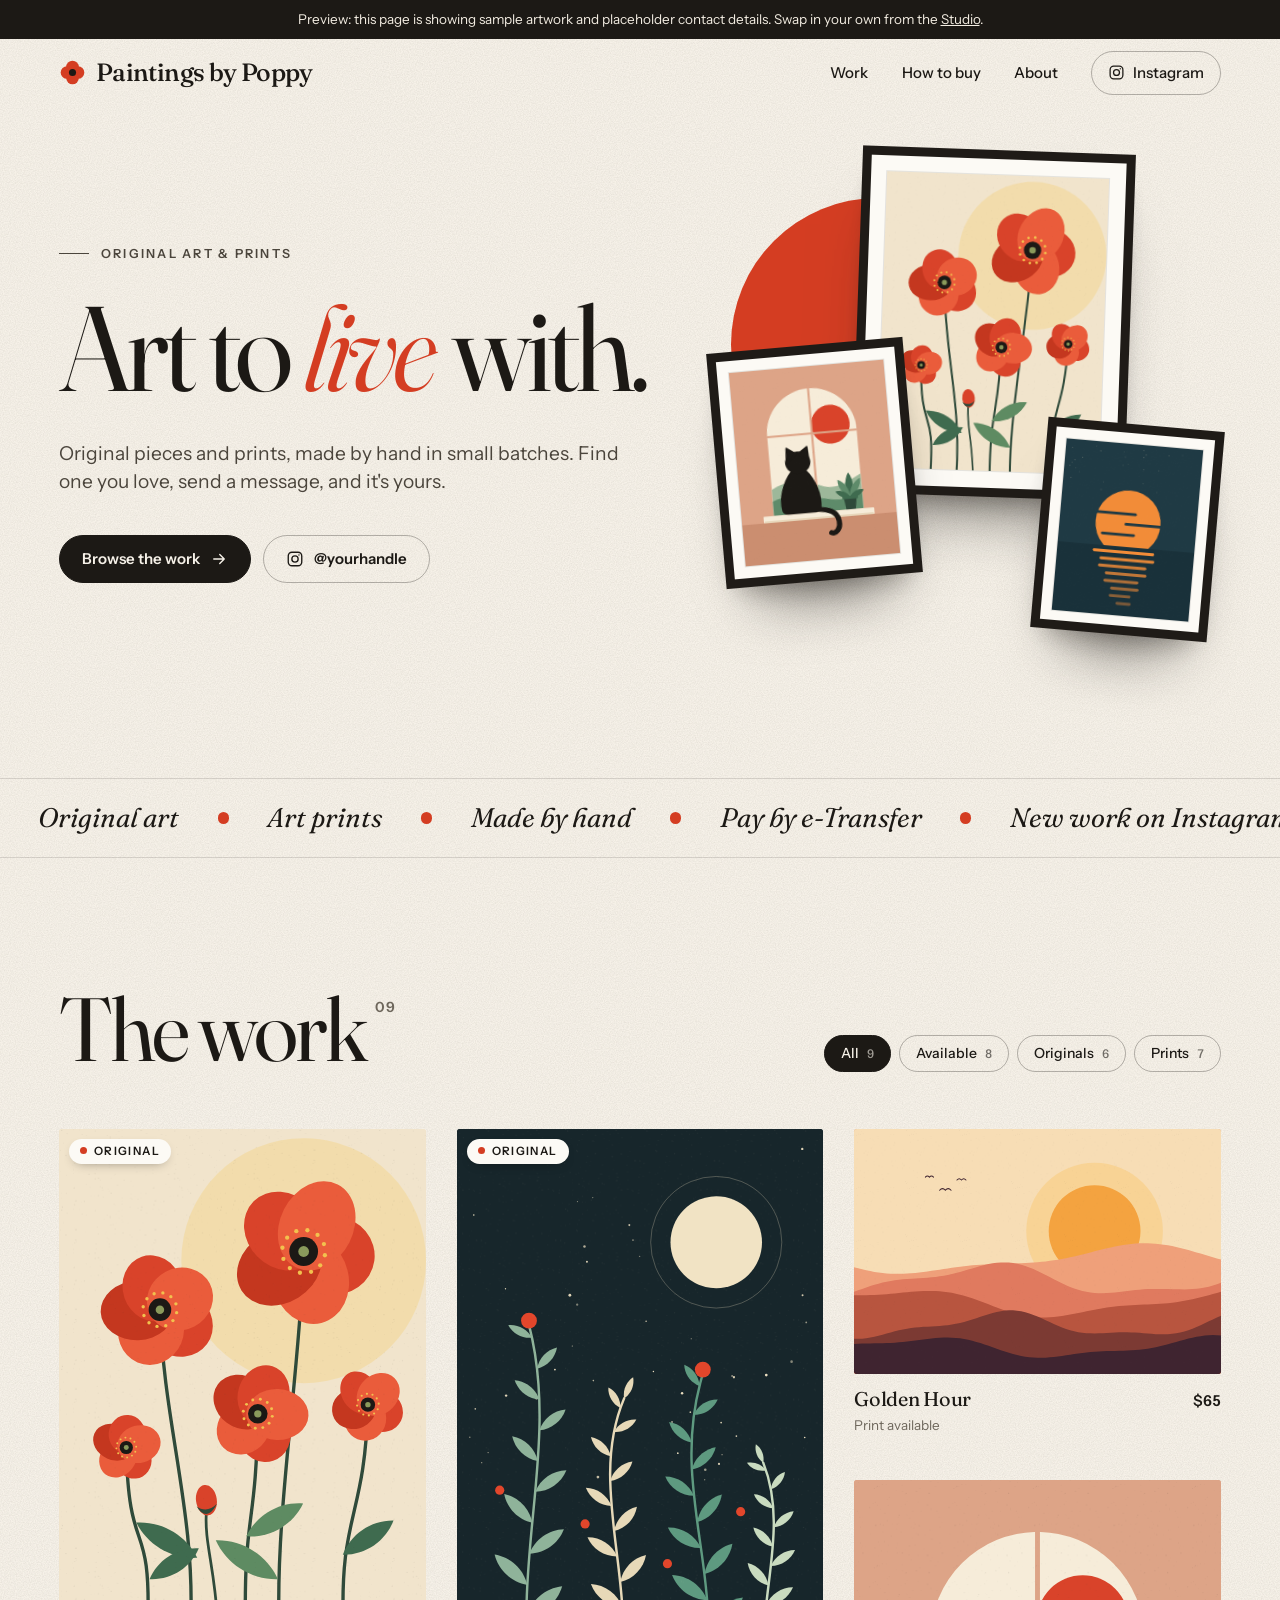
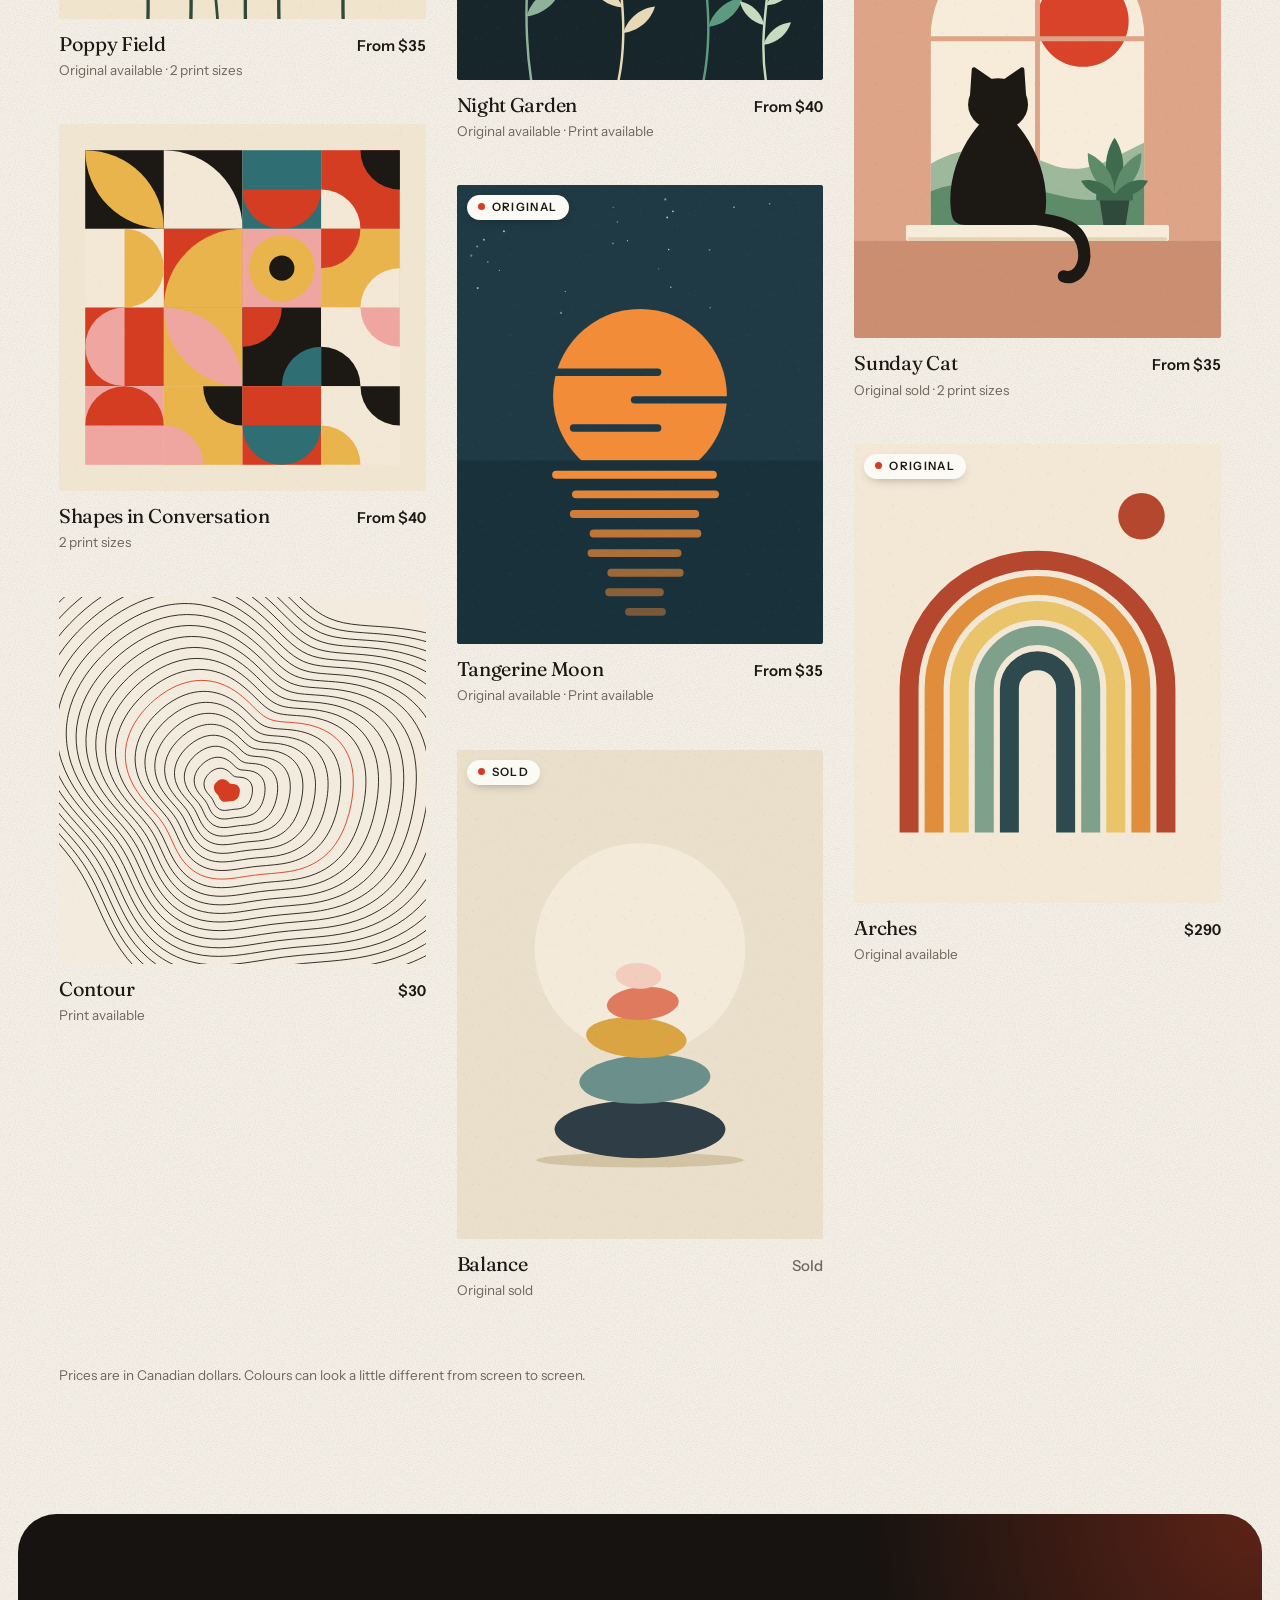
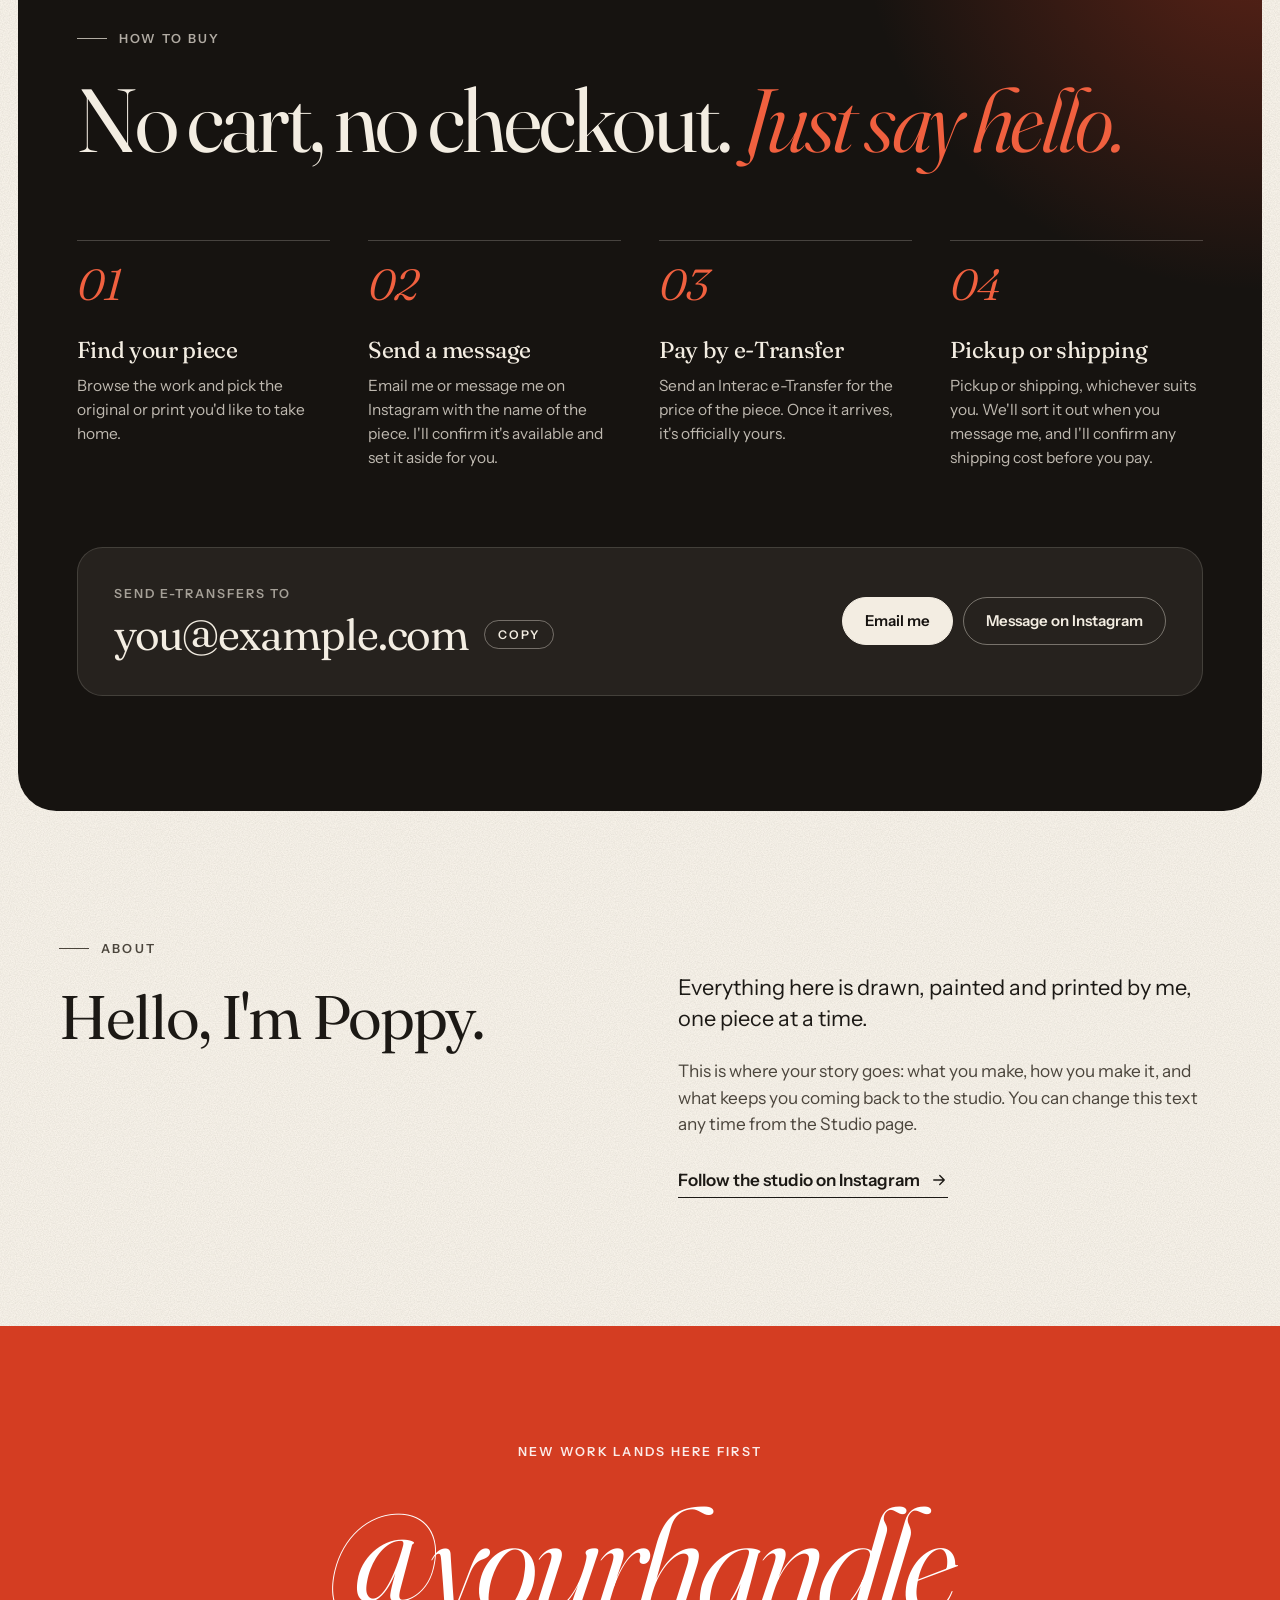
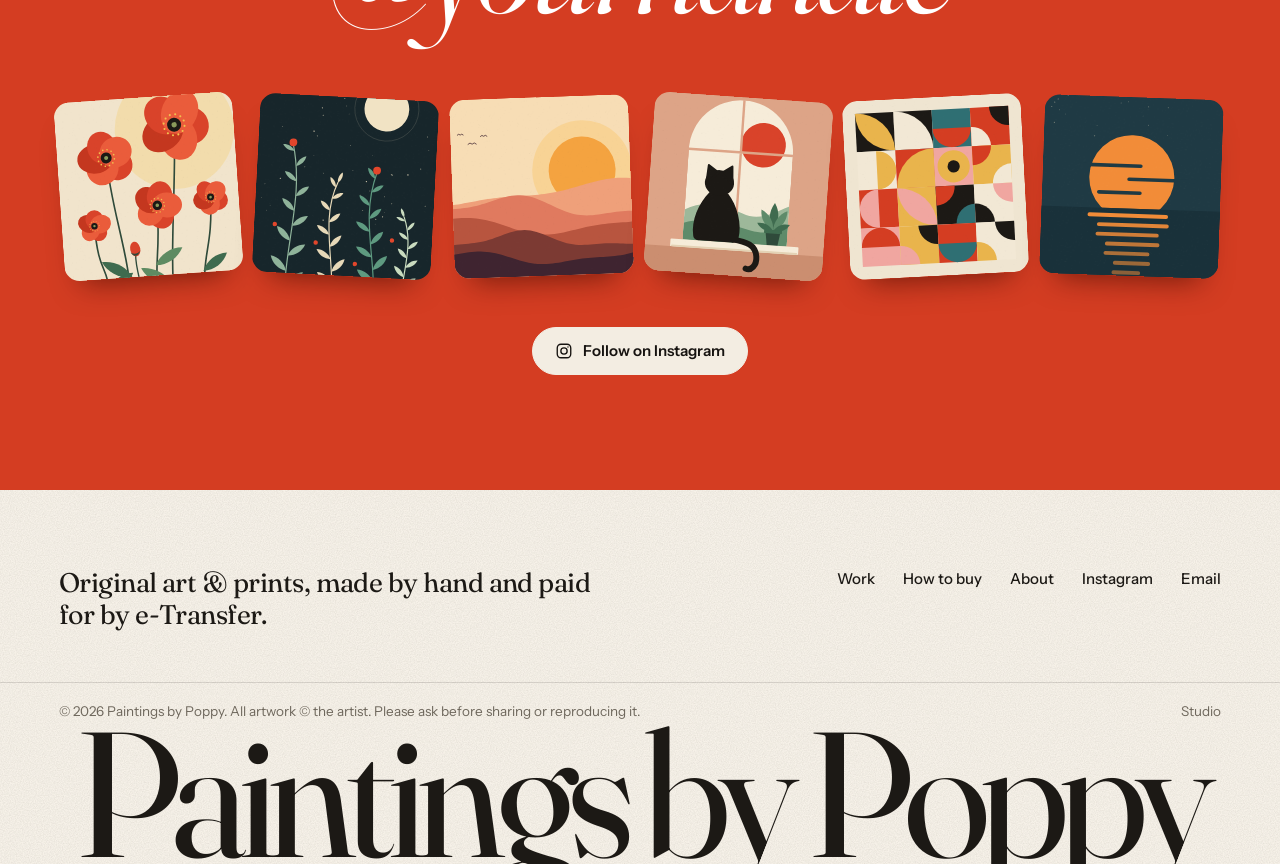
==== commit de78d79f: "Rename the site to Paintings by Poppy Co-Authored-By: Claude Opus 5.5 <noreply@anthropic.com>" ====
--- a/index.html
+++ b/index.html
@@ -4,9 +4,9 @@
   <meta charset="utf-8">
   <meta name="viewport" content="width=device-width, initial-scale=1, viewport-fit=cover">
   <!-- meta:start -->
-  <title>Poppycat — original art &amp; prints</title>
+  <title>Paintings by Poppy — original art &amp; prints</title>
   <meta name="description" content="Original pieces and prints, made by hand in small batches. Find one you love, send a message, and it&#39;s yours.">
-  <meta property="og:title" content="Poppycat — original art &amp; prints">
+  <meta property="og:title" content="Paintings by Poppy — original art &amp; prints">
   <meta property="og:description" content="Original pieces and prints, made by hand in small batches. Find one you love, send a message, and it&#39;s yours.">
   <!-- meta:end -->
   <meta property="og:type" content="website">
@@ -25,7 +25,7 @@
   <header class="site-header" id="header">
     <a class="brand" href="#top" aria-label="Back to the top">
       <svg class="mark" viewBox="0 0 32 32" aria-hidden="true"><g fill="currentColor"><circle cx="16" cy="9.5" r="7.5"/><circle cx="22.5" cy="16" r="7.5"/><circle cx="16" cy="22.5" r="7.5"/><circle cx="9.5" cy="16" r="7.5"/></g><circle cx="16" cy="16" r="4.2" fill="#1C1915"/></svg>
-      <span data-bind="name">Poppycat</span>
+      <span data-bind="name">Paintings by Poppy</span>
     </a>
     <nav class="nav" aria-label="Main">
       <a href="#work">Work</a>
@@ -102,7 +102,7 @@
         <div class="about-photo reveal" id="aboutPhoto" hidden></div>
         <div class="about-lead reveal">
           <p class="eyebrow">About</p>
-          <h2 class="about-heading" id="aboutHeading">Hello, I'm the hands behind Poppycat.</h2>
+          <h2 class="about-heading" id="aboutHeading">Hello, I'm Poppy.</h2>
         </div>
         <div class="about-body reveal" style="--d:120ms">
           <div class="prose" id="aboutText"></div>
@@ -138,10 +138,10 @@
       </nav>
     </div>
     <div class="wrap foot-bottom">
-      <span>© <span id="year">2026</span> <span data-bind="name">Poppycat</span>. All artwork © the artist. Please ask before sharing or reproducing it.</span>
+      <span>© <span id="year">2026</span> <span data-bind="name">Paintings by Poppy</span>. All artwork © the artist. Please ask before sharing or reproducing it.</span>
       <a href="admin/">Studio</a>
     </div>
-    <div class="foot-word" id="footWord" aria-hidden="true"><span data-bind="name">Poppycat</span></div>
+    <div class="foot-word" id="footWord" aria-hidden="true"><span data-bind="name">Paintings by Poppy</span></div>
   </footer>
 
   <dialog class="viewer" id="viewer" aria-label="Artwork details"></dialog>
--- a/assets/site.css
+++ b/assets/site.css
@@ -1,5 +1,5 @@
 /* ==========================================================================
-   Poppycat — site styles
+   Paintings by Poppy — site styles
    Colours and fonts live in the :root block below; change them there.
    ========================================================================== */
 
@@ -382,7 +382,10 @@
 .foot-bottom a:hover { color: var(--ink); text-decoration: underline; text-underline-offset: 4px; }
 .foot-word {
   font-family: var(--serif); font-weight: 400; letter-spacing: -.055em; line-height: .8; text-align: center; white-space: nowrap;
-  font-size: min(calc(172vw / var(--chars, 8)), 400px);
+  font-size: min(calc(250vw / var(--chars, 8)), 400px);
+}
+@media (max-width: 640px) {
+  .foot-word { font-size: calc(228vw / var(--chars, 8)); }
   margin-top: clamp(28px, 4vw, 60px); margin-bottom: -.1em; user-select: none;
 }
 
@@ -548,6 +551,7 @@
   .nav .short { display: inline; }
   .nav-ig { padding: 9px !important; }
   .nav-ig span { display: none; }
+  .brand { white-space: nowrap; }
   .hero-cta .btn { flex: 1 1 auto; }
   .card-cap { flex-direction: column; align-items: flex-start; gap: 2px; padding-top: 10px; }
   .card-kind { font-size: 12.5px; }
@@ -558,6 +562,21 @@
   .paybar-actions .btn { flex: 1 1 auto; }
   .foot-bottom { flex-direction: column; }
 }
+@media (max-width: 480px) {
+  /* the hero's "Browse the work" button sits right below, so the header keeps Buy, About and Instagram */
+  .site-header { gap: 10px; }
+  .brand { font-size: 19px; gap: 8px; }
+  .brand .mark { width: 21px; height: 21px; }
+  .nav { gap: 14px; }
+  .nav a[href="#work"] { display: none; }
+}
+@media (max-width: 370px) {
+  .site-header { padding-inline: 14px; gap: 8px; }
+  .brand { font-size: 17px; gap: 6px; }
+  .brand .mark { width: 18px; height: 18px; }
+  .nav { gap: 11px; font-size: 14px; }
+  .nav-ig { padding: 7px !important; }
+}
 @media (max-width: 560px) {
   .steps { grid-template-columns: 1fr; }
   .step::before { margin-bottom: 14px; }
